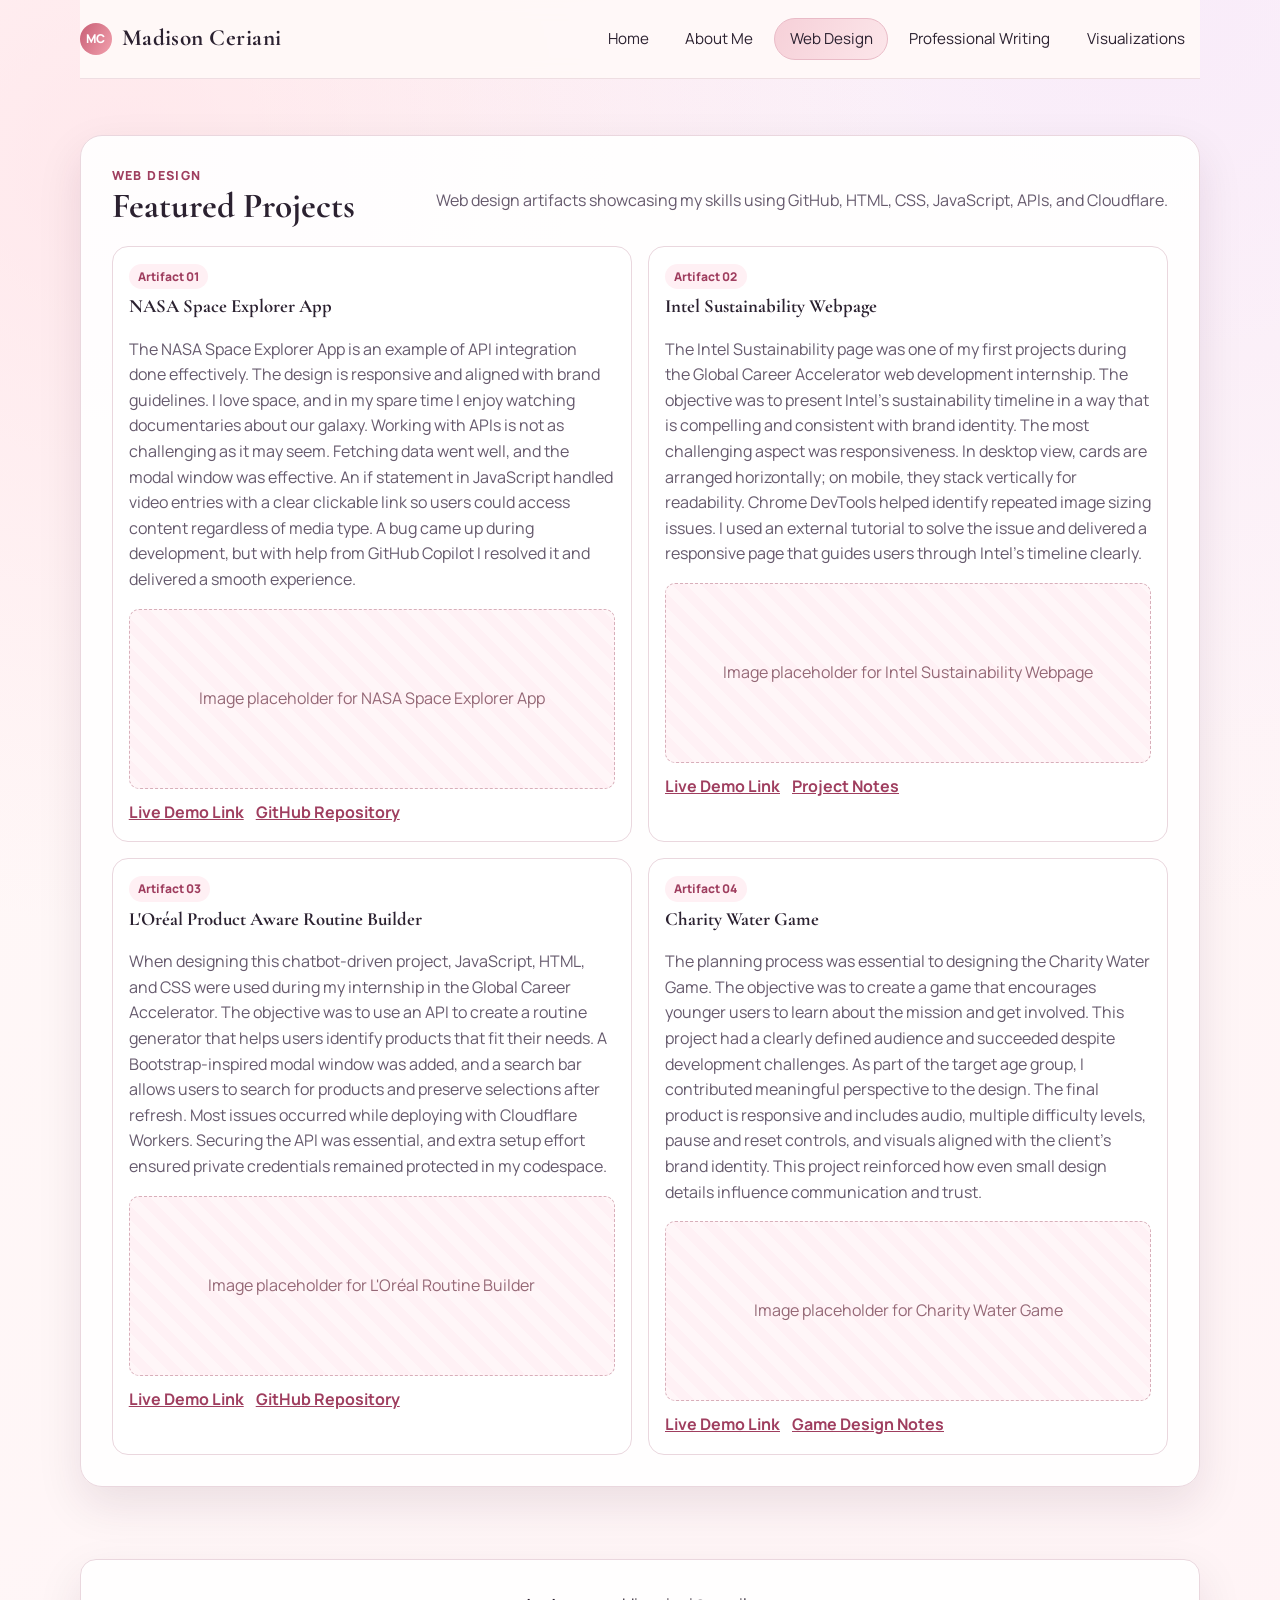
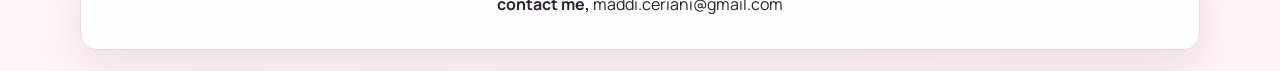
==== web-design.html @ 90444a14 "all the changes" ====
<!DOCTYPE html>
<html lang="en">
<head>
  <meta charset="UTF-8">
  <meta name="viewport" content="width=device-width, initial-scale=1.0">
  <title>Madison Ceriani Portfolio | Web Design</title>
  <link rel="preconnect" href="https://fonts.googleapis.com">
  <link rel="preconnect" href="https://fonts.gstatic.com" crossorigin>
  <link href="https://fonts.googleapis.com/css2?family=Cormorant+Garamond:wght@500;600;700&family=Manrope:wght@400;500;600;700;800&display=swap" rel="stylesheet">
  <link rel="stylesheet" href="assets/css/styles.css">
</head>
<body>
  <div class="page-shell">
    <header class="site-header content-wrap">
      <a class="brand" href="index.html" aria-label="Madison Ceriani portfolio home">
        <span class="brand-mark">MC</span>
        Madison Ceriani
      </a>
      <nav class="nav-links" aria-label="Primary navigation">
        <a href="index.html">Home</a>
        <a href="about.html">About Me</a>
        <a class="active" href="web-design.html">Web Design</a>
        <a href="writing.html">Professional Writing</a>
        <a href="visualizations.html">Visualizations</a>
      </nav>
    </header>

    <main class="content-wrap">
      <section class="section-panel">
        <div class="section-head">
          <div>
            <div class="eyebrow">Web Design</div>
            <h2>Featured Projects</h2>
          </div>
          <p class="section-copy">Web design artifacts showcasing my skills using GitHub, HTML, CSS, JavaScript, APIs, and Cloudflare.</p>
        </div>

        <div class="artifact-grid">
          <article class="artifact-card">
            <div class="tag">Artifact 01</div>
            <h3>NASA Space Explorer App</h3>
            <p class="artifact-meta">The NASA Space Explorer App is an example of API integration done effectively. The design is responsive and aligned with brand guidelines. I love space, and in my spare time I enjoy watching documentaries about our galaxy. Working with APIs is not as challenging as it may seem. Fetching data went well, and the modal window was effective. An if statement in JavaScript handled video entries with a clear clickable link so users could access content regardless of media type. A bug came up during development, but with help from GitHub Copilot I resolved it and delivered a smooth experience.</p>
            <div class="media-slot">
              <div class="placeholder-block"><span>Image placeholder for NASA Space Explorer App</span></div>
            </div>
            <div class="artifact-links">
              <a href="#">Live Demo Link</a>
              <a href="#">GitHub Repository</a>
            </div>
          </article>

          <article class="artifact-card">
            <div class="tag">Artifact 02</div>
            <h3>Intel Sustainability Webpage</h3>
            <p class="artifact-meta">The Intel Sustainability page was one of my first projects during the Global Career Accelerator web development internship. The objective was to present Intel's sustainability timeline in a way that is compelling and consistent with brand identity. The most challenging aspect was responsiveness. In desktop view, cards are arranged horizontally; on mobile, they stack vertically for readability. Chrome DevTools helped identify repeated image sizing issues. I used an external tutorial to solve the issue and delivered a responsive page that guides users through Intel's timeline clearly.</p>
            <div class="media-slot">
              <div class="placeholder-block"><span>Image placeholder for Intel Sustainability Webpage</span></div>
            </div>
            <div class="artifact-links">
              <a href="#">Live Demo Link</a>
              <a href="#">Project Notes</a>
            </div>
          </article>

          <article class="artifact-card">
            <div class="tag">Artifact 03</div>
            <h3>L'Oréal Product Aware Routine Builder</h3>
            <p class="artifact-meta">When designing this chatbot-driven project, JavaScript, HTML, and CSS were used during my internship in the Global Career Accelerator. The objective was to use an API to create a routine generator that helps users identify products that fit their needs. A Bootstrap-inspired modal window was added, and a search bar allows users to search for products and preserve selections after refresh. Most issues occurred while deploying with Cloudflare Workers. Securing the API was essential, and extra setup effort ensured private credentials remained protected in my codespace.</p>
            <div class="media-slot">
              <div class="placeholder-block"><span>Image placeholder for L'Oréal Routine Builder</span></div>
            </div>
            <div class="artifact-links">
              <a href="#">Live Demo Link</a>
              <a href="#">GitHub Repository</a>
            </div>
          </article>

          <article class="artifact-card">
            <div class="tag">Artifact 04</div>
            <h3>Charity Water Game</h3>
            <p class="artifact-meta">The planning process was essential to designing the Charity Water Game. The objective was to create a game that encourages younger users to learn about the mission and get involved. This project had a clearly defined audience and succeeded despite development challenges. As part of the target age group, I contributed meaningful perspective to the design. The final product is responsive and includes audio, multiple difficulty levels, pause and reset controls, and visuals aligned with the client's brand identity. This project reinforced how even small design details influence communication and trust.</p>
            <div class="media-slot">
              <div class="placeholder-block"><span>Image placeholder for Charity Water Game</span></div>
            </div>
            <div class="artifact-links">
              <a href="#">Live Demo Link</a>
              <a href="#">Game Design Notes</a>
            </div>
          </article>
        </div>
      </section>
    </main>

    <footer class="site-footer">
      <div class="footer-panel content-wrap">
        <p><strong>contact me,</strong> maddi.ceriani@gmail.com</p>
      </div>
    </footer>
  </div>
</body>
</html>
---- assets/css/styles.css ----
:root {
  --bg: #fff9f8;
  --surface: #ffffff;
  --surface-soft: #fff2ef;
  --ink: #2b2130;
  --muted: #665a6d;
  --accent: #c85f75;
  --accent-deep: #9f3e5f;
  --line: #ead7de;
  --shadow: 0 18px 45px rgba(55, 24, 46, 0.1);
  --radius-lg: 22px;
  --radius-md: 16px;
  --radius-sm: 10px;
}

* {
  box-sizing: border-box;
}

html,
body {
  margin: 0;
  padding: 0;
}

body {
  font-family: "Manrope", sans-serif;
  color: var(--ink);
  background:
    radial-gradient(circle at 10% 10%, rgba(255, 211, 221, 0.45) 0, transparent 40%),
    radial-gradient(circle at 90% 0%, rgba(233, 208, 255, 0.3) 0, transparent 45%),
    linear-gradient(145deg, #fff9f8 0%, #fff4f6 100%);
  line-height: 1.6;
}

a {
  color: var(--accent-deep);
}

a:hover {
  color: var(--accent);
}

img {
  max-width: 100%;
  display: block;
}

.page-shell {
  min-height: 100vh;
  display: flex;
  flex-direction: column;
}

.content-wrap {
  width: min(1120px, 92vw);
  margin: 0 auto;
}

.site-header {
  display: flex;
  justify-content: space-between;
  align-items: center;
  gap: 1rem;
  padding: 1.1rem 0;
  position: sticky;
  top: 0;
  z-index: 100;
  background: rgba(255, 249, 248, 0.92);
  backdrop-filter: blur(8px);
  border-bottom: 1px solid rgba(234, 215, 222, 0.8);
}

.brand {
  display: inline-flex;
  align-items: center;
  gap: 0.6rem;
  font-family: "Cormorant Garamond", serif;
  font-weight: 700;
  font-size: 1.45rem;
  letter-spacing: 0.02em;
  text-decoration: none;
  color: var(--ink);
}

.brand-mark {
  display: grid;
  place-items: center;
  width: 2rem;
  aspect-ratio: 1;
  border-radius: 999px;
  background: linear-gradient(120deg, var(--accent), #f2a1ae);
  color: #fff;
  font-family: "Manrope", sans-serif;
  font-size: 0.76rem;
  font-weight: 800;
}

.nav-links {
  display: flex;
  align-items: center;
  gap: 0.35rem;
  flex-wrap: wrap;
  justify-content: flex-end;
}

.nav-links a {
  text-decoration: none;
  color: var(--ink);
  padding: 0.5rem 0.9rem;
  border-radius: 999px;
  font-size: 0.95rem;
  border: 1px solid transparent;
  transition: all 180ms ease;
}

.nav-links a:hover,
.nav-links a:focus-visible {
  border-color: var(--line);
  background: #fff;
}

.nav-links a.active {
  background: linear-gradient(120deg, #f6d0d8, #fce6ea);
  border-color: #e9bbc7;
}

main {
  flex: 1;
  padding: 2rem 0 3.5rem;
}

.hero {
  display: grid;
  grid-template-columns: 1.2fr 0.8fr;
  gap: 2rem;
  align-items: center;
  margin-bottom: 2rem;
}

.hero-panel,
.section-panel {
  background: rgba(255, 255, 255, 0.92);
  border: 1px solid var(--line);
  border-radius: var(--radius-lg);
  box-shadow: var(--shadow);
}

.hero-panel {
  padding: clamp(1.5rem, 2.4vw, 2.2rem);
}

.hero h1,
h2,
h3 {
  font-family: "Cormorant Garamond", serif;
  line-height: 1.15;
  margin-top: 0;
}

.hero h1 {
  font-size: clamp(2rem, 5.6vw, 3.35rem);
  margin-bottom: 0.4rem;
}

.lede,
.section-copy,
.artifact-meta {
  color: var(--muted);
}

.hero-actions {
  display: flex;
  gap: 0.7rem;
  flex-wrap: wrap;
}

.button,
.button-secondary {
  text-decoration: none;
  border-radius: 999px;
  padding: 0.7rem 1.15rem;
  font-weight: 700;
  font-size: 0.94rem;
}

.button {
  background: linear-gradient(130deg, var(--accent), #de8092);
  color: #fff;
}

.button:hover {
  filter: brightness(1.05);
}

.button-secondary {
  border: 1px solid var(--line);
  color: var(--ink);
  background: #fff;
}

.hero-visual {
  display: flex;
  justify-content: center;
}

.photo-frame {
  width: min(420px, 100%);
  border-radius: 34px;
  padding: 0.7rem;
  background: linear-gradient(145deg, #fce9ee, #f7d6de);
  box-shadow: var(--shadow);
}

.photo-frame img {
  border-radius: 28px;
  object-fit: cover;
  width: 100%;
  aspect-ratio: 3 / 4;
}

.section-panel {
  padding: clamp(1.15rem, 2.4vw, 2rem);
  margin-top: 1.5rem;
}

.section-head {
  display: flex;
  justify-content: space-between;
  gap: 1rem;
  align-items: end;
  margin-bottom: 1rem;
}

.section-head h2 {
  margin-bottom: 0.2rem;
  font-size: clamp(1.6rem, 4vw, 2.2rem);
}

.eyebrow {
  text-transform: uppercase;
  letter-spacing: 0.11em;
  font-size: 0.78rem;
  font-weight: 800;
  color: var(--accent-deep);
}

.gallery-grid,
.artifact-grid {
  display: grid;
  grid-template-columns: repeat(12, minmax(0, 1fr));
  gap: 1rem;
}

.gallery-item,
.artifact-card {
  border: 1px solid var(--line);
  background: #fff;
  border-radius: var(--radius-md);
  padding: 1rem;
}

.gallery-item {
  grid-column: span 4;
}

.artifact-card {
  grid-column: span 6;
}

.tag {
  display: inline-block;
  font-size: 0.75rem;
  font-weight: 800;
  padding: 0.2rem 0.58rem;
  border-radius: 999px;
  background: #fff0f4;
  color: var(--accent-deep);
  margin-bottom: 0.45rem;
}

.media-slot {
  margin-top: 0.8rem;
}

.placeholder-block {
  border: 1px dashed #d8afba;
  min-height: 180px;
  border-radius: var(--radius-sm);
  display: grid;
  place-items: center;
  background: repeating-linear-gradient(
    45deg,
    #fff6f8,
    #fff6f8 10px,
    #fff1f5 10px,
    #fff1f5 20px
  );
  color: #956876;
  text-align: center;
  padding: 1rem;
}

.artifact-links {
  margin-top: 0.7rem;
  display: flex;
  gap: 0.75rem;
  flex-wrap: wrap;
}

.artifact-links a {
  font-weight: 700;
}

.resume-slot {
  border: 1px dashed #dcb4bf;
  border-radius: var(--radius-md);
  padding: 1rem;
  background: var(--surface-soft);
}

.resume-actions {
  display: flex;
  gap: 0.8rem;
  align-items: center;
  flex-wrap: wrap;
}

.pdf-view {
  margin-top: 0.9rem;
  border-radius: var(--radius-sm);
  border: 1px solid #e2c0c9;
  overflow: hidden;
  background: #fff;
}

.pdf-view iframe {
  display: block;
  width: 100%;
  min-height: 340px;
  border: 0;
}

.site-footer {
  margin-top: auto;
  padding: 1rem 0 1.3rem;
}

.footer-panel {
  border: 1px solid var(--line);
  background: rgba(255, 255, 255, 0.93);
  border-radius: var(--radius-md);
  box-shadow: var(--shadow);
  padding: 1rem;
  text-align: center;
}

@media (max-width: 980px) {
  .hero {
    grid-template-columns: 1fr;
  }

  .gallery-item,
  .artifact-card {
    grid-column: span 6;
  }

  .section-head {
    flex-direction: column;
    align-items: flex-start;
  }
}

@media (max-width: 720px) {
  .site-header {
    position: static;
    flex-direction: column;
    align-items: flex-start;
  }

  .nav-links {
    width: 100%;
    justify-content: flex-start;
  }

  .gallery-item,
  .artifact-card {
    grid-column: span 12;
  }

  .photo-frame {
    width: 100%;
  }

  .pdf-view iframe {
    min-height: 280px;
  }
}
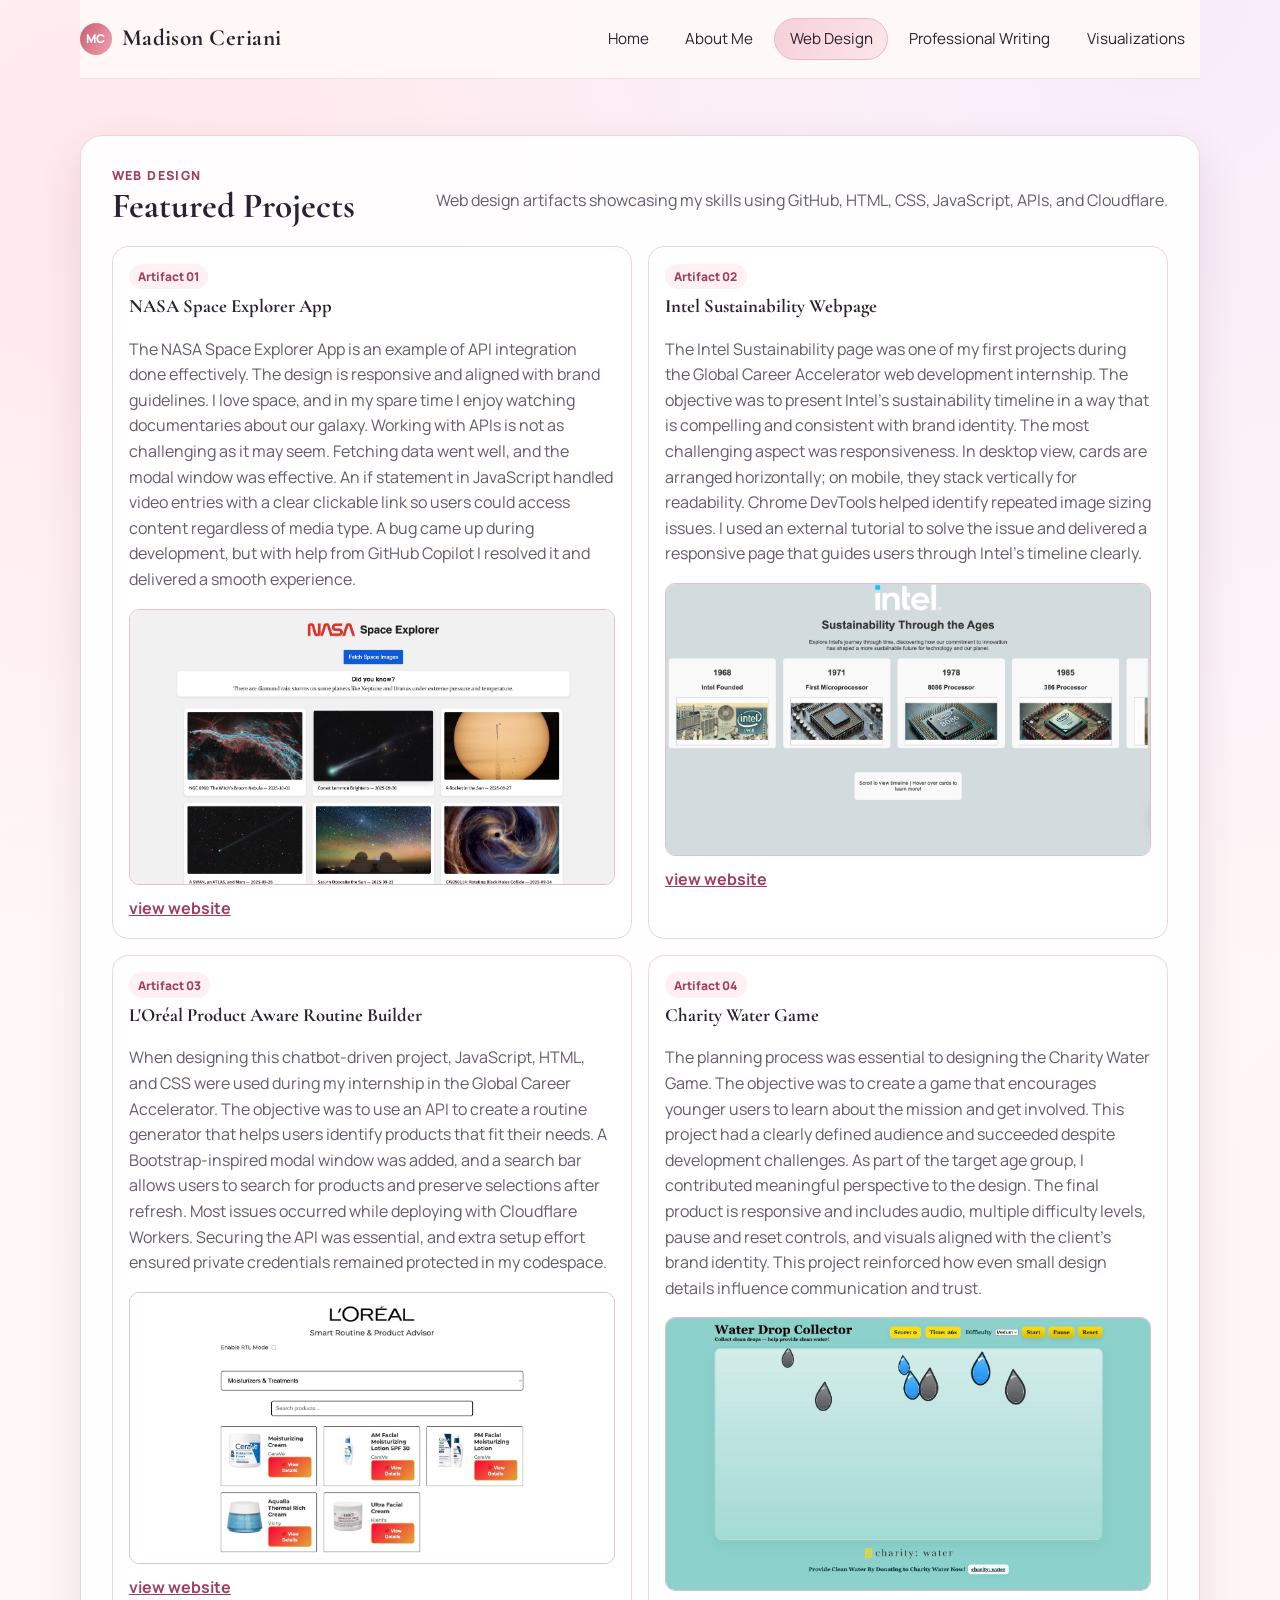
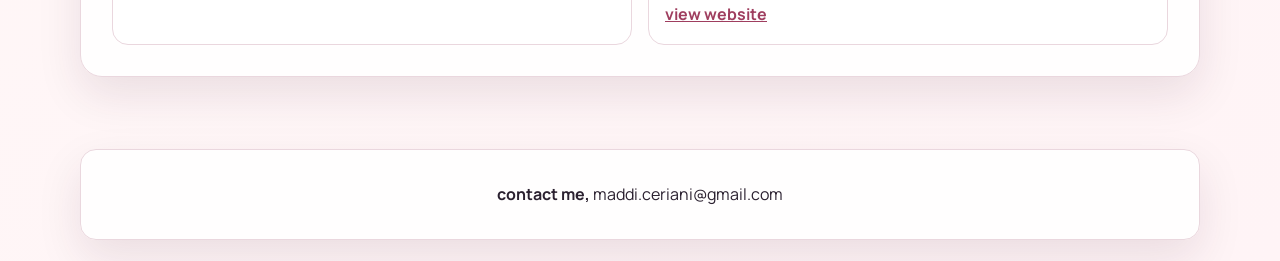
==== commit 80f857de: "Refactor code structure for improved readability and maintainability" ====
--- a/web-design.html
+++ b/web-design.html
@@ -41,11 +41,10 @@
             <h3>NASA Space Explorer App</h3>
             <p class="artifact-meta">The NASA Space Explorer App is an example of API integration done effectively. The design is responsive and aligned with brand guidelines. I love space, and in my spare time I enjoy watching documentaries about our galaxy. Working with APIs is not as challenging as it may seem. Fetching data went well, and the modal window was effective. An if statement in JavaScript handled video entries with a clear clickable link so users could access content regardless of media type. A bug came up during development, but with help from GitHub Copilot I resolved it and delivered a smooth experience.</p>
             <div class="media-slot">
-              <div class="placeholder-block"><span>Image placeholder for NASA Space Explorer App</span></div>
+              <img class="artifact-image" src="nasa-space-explorer.jpg" alt="NASA Space Explorer app screenshot" loading="lazy">
             </div>
             <div class="artifact-links">
-              <a href="#">Live Demo Link</a>
-              <a href="#">GitHub Repository</a>
+              <a href="https://madisonceriani.github.io/09-nasa-space-explorer-v2/" target="_blank" rel="noopener noreferrer">view website</a>
             </div>
           </article>
 
@@ -54,11 +53,10 @@
             <h3>Intel Sustainability Webpage</h3>
             <p class="artifact-meta">The Intel Sustainability page was one of my first projects during the Global Career Accelerator web development internship. The objective was to present Intel's sustainability timeline in a way that is compelling and consistent with brand identity. The most challenging aspect was responsiveness. In desktop view, cards are arranged horizontally; on mobile, they stack vertically for readability. Chrome DevTools helped identify repeated image sizing issues. I used an external tutorial to solve the issue and delivered a responsive page that guides users through Intel's timeline clearly.</p>
             <div class="media-slot">
-              <div class="placeholder-block"><span>Image placeholder for Intel Sustainability Webpage</span></div>
+              <img class="artifact-image" src="intel-sustainability.jpg" alt="Intel Sustainability Through the Ages webpage screenshot" loading="lazy">
             </div>
             <div class="artifact-links">
-              <a href="#">Live Demo Link</a>
-              <a href="#">Project Notes</a>
+              <a href="https://madisonceriani.github.io/02-prj-intel-sustainability/" target="_blank" rel="noopener noreferrer">view website</a>
             </div>
           </article>
 
@@ -67,11 +65,10 @@
             <h3>L'Oréal Product Aware Routine Builder</h3>
             <p class="artifact-meta">When designing this chatbot-driven project, JavaScript, HTML, and CSS were used during my internship in the Global Career Accelerator. The objective was to use an API to create a routine generator that helps users identify products that fit their needs. A Bootstrap-inspired modal window was added, and a search bar allows users to search for products and preserve selections after refresh. Most issues occurred while deploying with Cloudflare Workers. Securing the API was essential, and extra setup effort ensured private credentials remained protected in my codespace.</p>
             <div class="media-slot">
-              <div class="placeholder-block"><span>Image placeholder for L'Oréal Routine Builder</span></div>
+              <img class="artifact-image" src="loreal-routine-builder.jpg" alt="L'Oreal Smart Routine and Product Advisor screenshot" loading="lazy">
             </div>
             <div class="artifact-links">
-              <a href="#">Live Demo Link</a>
-              <a href="#">GitHub Repository</a>
+              <a href="https://madisonceriani.github.io/09-prj-loreal-routine-builder/" target="_blank" rel="noopener noreferrer">view website</a>
             </div>
           </article>
 
@@ -80,11 +77,10 @@
             <h3>Charity Water Game</h3>
             <p class="artifact-meta">The planning process was essential to designing the Charity Water Game. The objective was to create a game that encourages younger users to learn about the mission and get involved. This project had a clearly defined audience and succeeded despite development challenges. As part of the target age group, I contributed meaningful perspective to the design. The final product is responsive and includes audio, multiple difficulty levels, pause and reset controls, and visuals aligned with the client's brand identity. This project reinforced how even small design details influence communication and trust.</p>
             <div class="media-slot">
-              <div class="placeholder-block"><span>Image placeholder for Charity Water Game</span></div>
+              <img class="artifact-image" src="charity-water-game.jpg" alt="Charity Water Game screenshot" loading="lazy">
             </div>
             <div class="artifact-links">
-              <a href="#">Live Demo Link</a>
-              <a href="#">Game Design Notes</a>
+              <a href="https://madisonceriani.github.io/updated-water-drop-game/" target="_blank" rel="noopener noreferrer">view website</a>
             </div>
           </article>
         </div>
--- a/assets/css/styles.css
+++ b/assets/css/styles.css
@@ -281,6 +281,13 @@
 
 .media-slot {
   margin-top: 0.8rem;
+}
+
+.artifact-image {
+  width: 100%;
+  border-radius: var(--radius-sm);
+  border: 1px solid #e2c0c9;
+  background: #fff;
 }
 
 .placeholder-block {
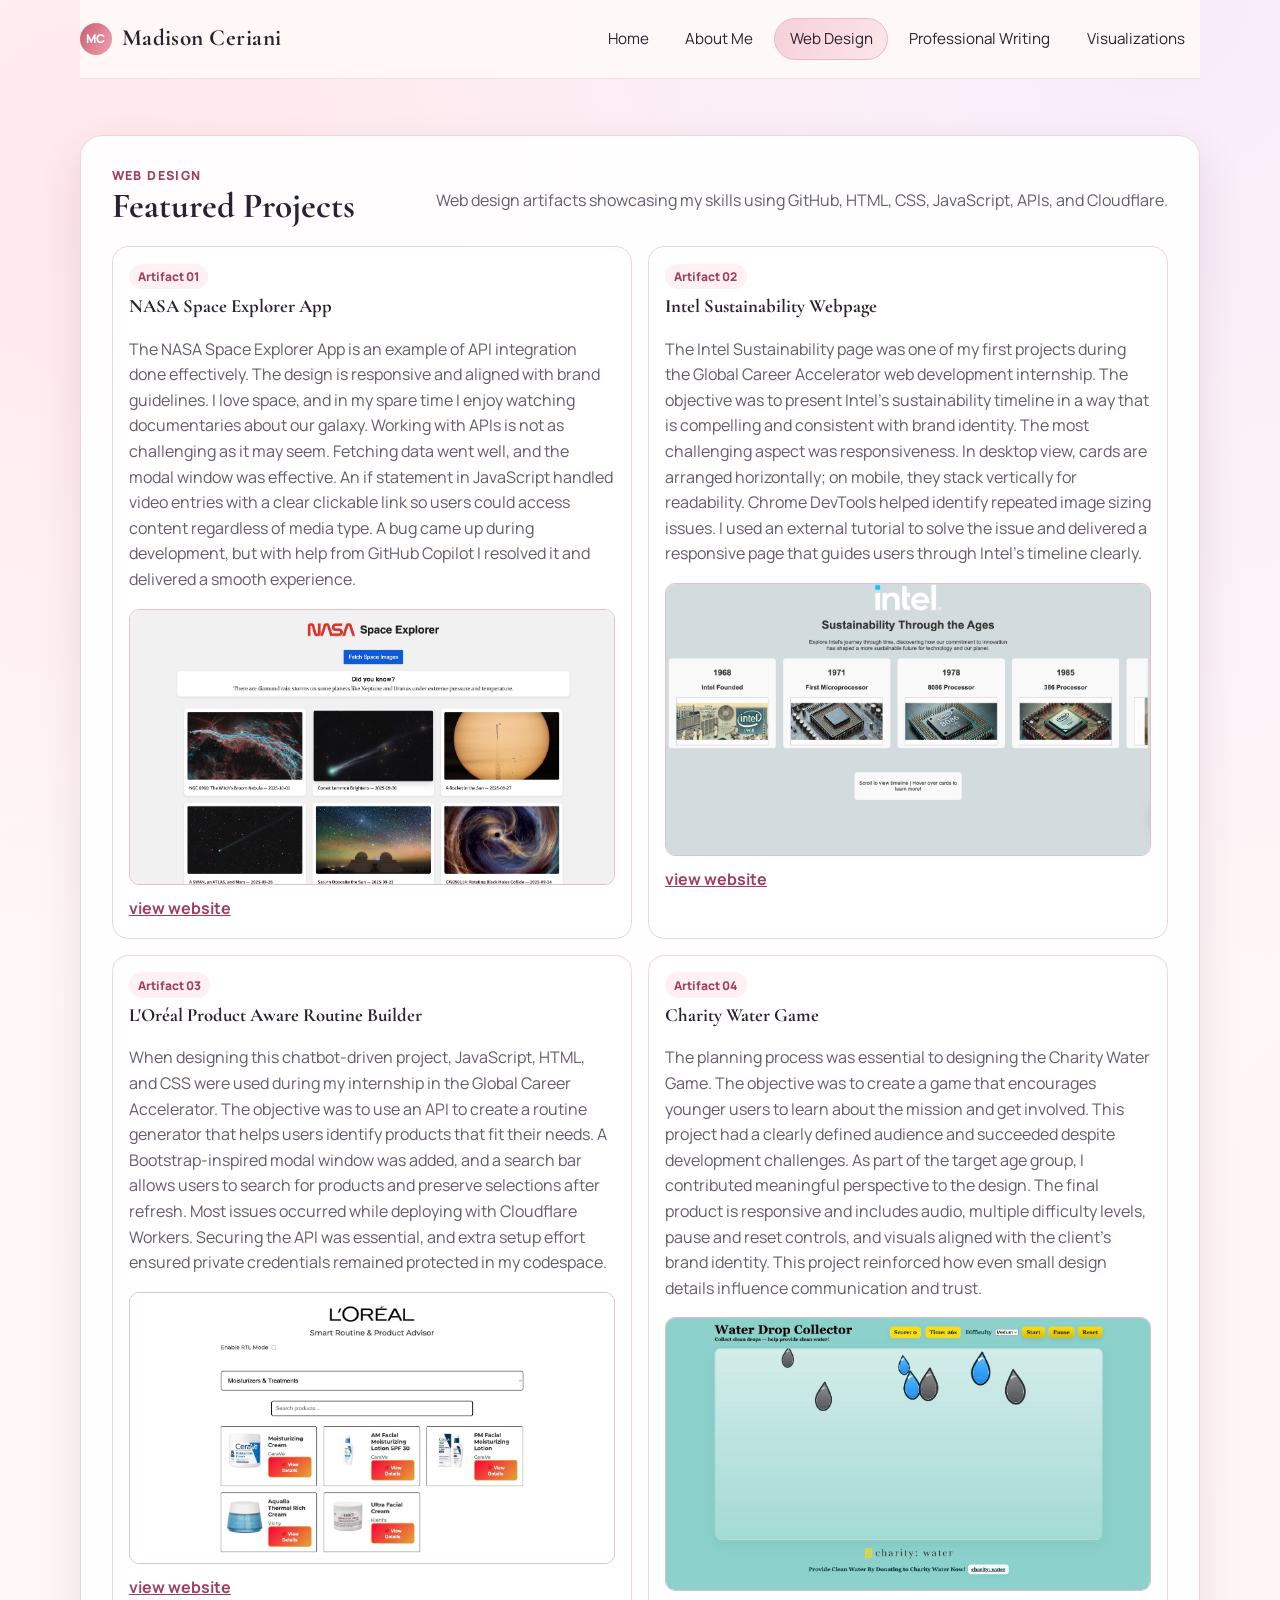
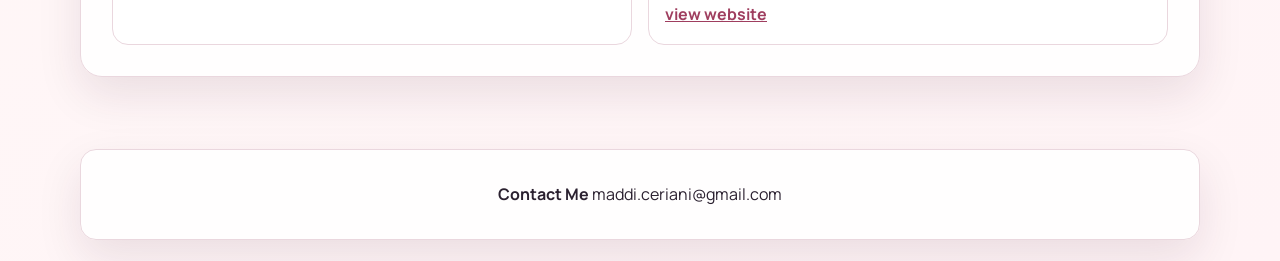
==== commit 04fd2966: "Correct capitalization in contact information on web design page" ====
--- a/web-design.html
+++ b/web-design.html
@@ -89,7 +89,7 @@
 
     <footer class="site-footer">
       <div class="footer-panel content-wrap">
-        <p><strong>contact me,</strong> maddi.ceriani@gmail.com</p>
+        <p><strong>Contact Me</strong> maddi.ceriani@gmail.com</p>
       </div>
     </footer>
   </div>
